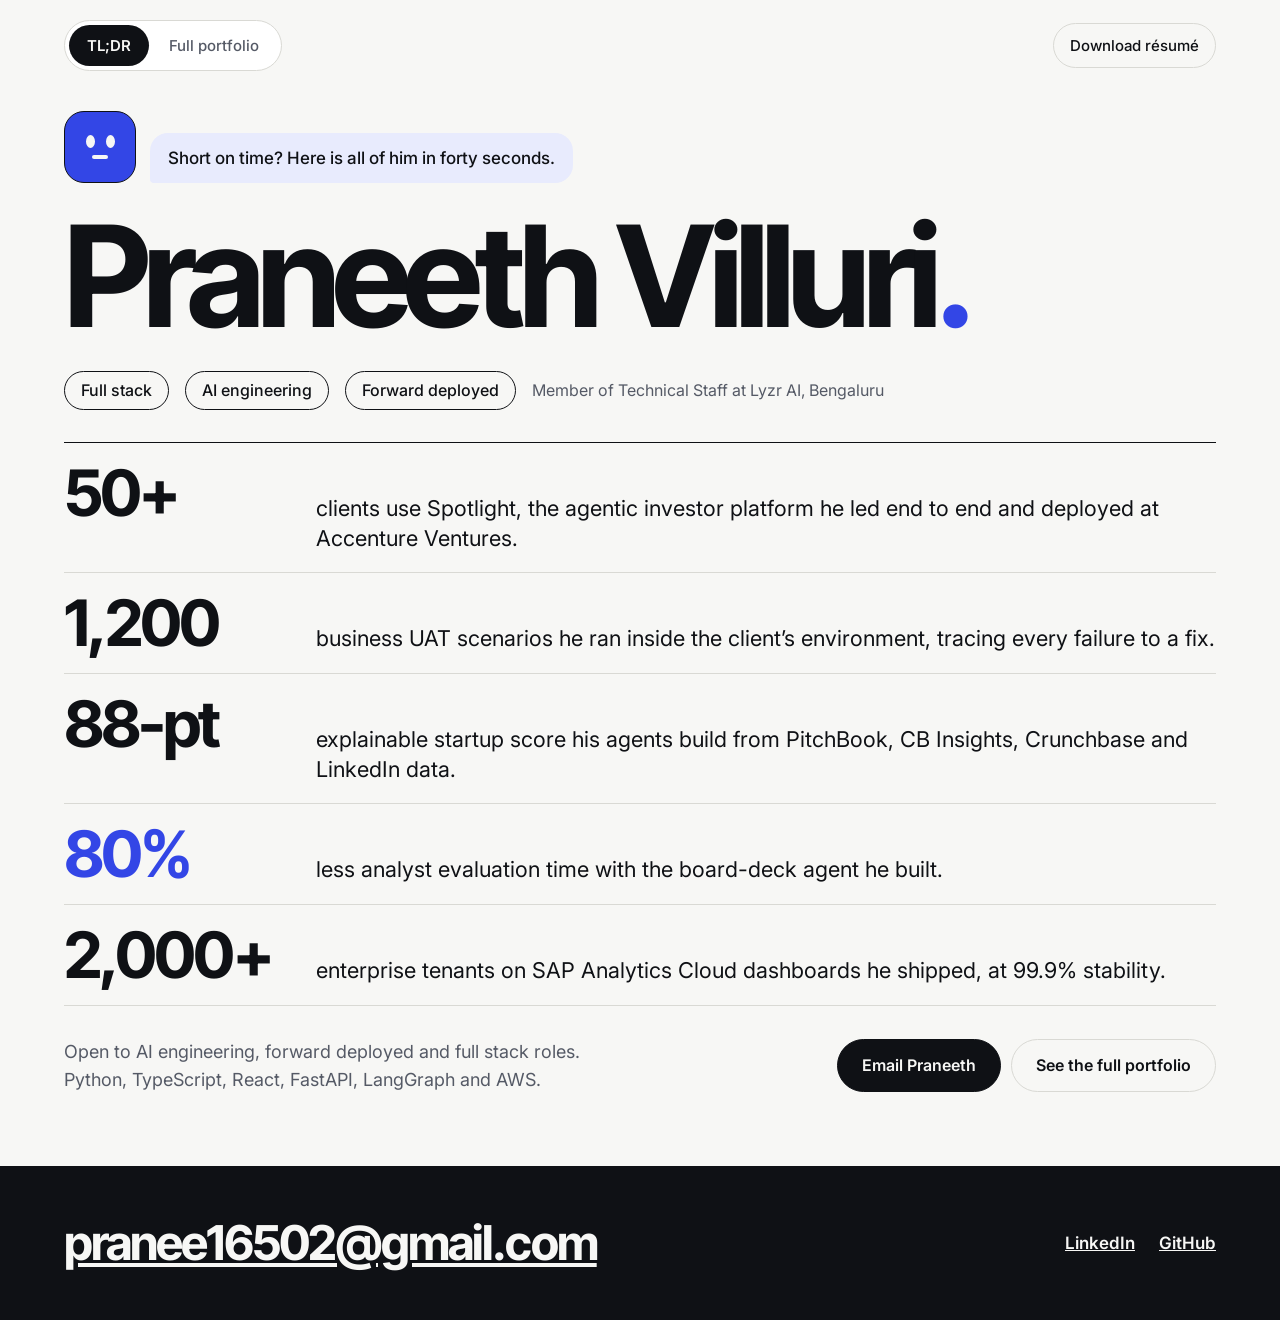
==== tldr.html @ 69124ace "Add TL;DR page, Spotlight diagram and project lab with real media - New tldr.html one-pager, linked " ====
<!doctype html>
<html lang="en" class="t-light">
<head>
<meta charset="utf-8">
<meta name="viewport" content="width=device-width, initial-scale=1">
<title>Praneeth Villuri — TL;DR</title>
<meta name="description" content="Member of Technical Staff at Lyzr AI. Led Spotlight, an agentic platform for investors deployed at Accenture Ventures. Open to AI engineering, forward deployed and full stack roles.">
<link rel="canonical" href="https://praneeth16502.github.io/tldr.html">
<meta property="og:title" content="Praneeth Villuri">
<meta property="og:description" content="AI engineering, forward deployed, full stack. Led Spotlight at Lyzr AI, deployed at Accenture Ventures.">
<meta property="og:type" content="website">
<meta property="og:url" content="https://praneeth16502.github.io/tldr.html">
<meta name="color-scheme" content="light dark">
<link rel="icon" href="data:image/svg+xml,%3Csvg xmlns='http://www.w3.org/2000/svg' viewBox='0 0 64 64'%3E%3Crect width='64' height='64' rx='16' fill='%233346E6'/%3E%3Cellipse cx='23' cy='28' rx='5' ry='8' fill='%23F7F7F5'/%3E%3Cellipse cx='41' cy='28' rx='5' ry='8' fill='%23F7F7F5'/%3E%3Crect x='24' y='44' width='16' height='5' rx='2.5' fill='%23F7F7F5'/%3E%3C/svg%3E">
<script>
(function () {
  var t = null;
  try { t = localStorage.getItem('theme'); } catch (e) {}
  if (t !== 'light' && t !== 'dark') t = (window.matchMedia && matchMedia('(prefers-color-scheme: dark)').matches) ? 'dark' : 'light';
  document.documentElement.className = 't-' + t;
})();
</script>
<link rel="preconnect" href="https://fonts.googleapis.com">
<link rel="preconnect" href="https://fonts.gstatic.com" crossorigin>
<link rel="stylesheet" href="https://fonts.googleapis.com/css2?family=Inter+Tight:wght@500;600;700;800&family=Inter:wght@400;500;600&family=JetBrains+Mono:wght@400;500&display=swap">
<style>
[hidden]{display:none !important}
body{background:var(--bg)}
.ic-sun,.ic-moon{display:flex}
.t-light .ic-sun{display:none}
.t-dark .ic-moon{display:none}
body{margin:0}
.t-light{--bg:#F7F7F5;--bg-alt:#EEEEEB;--surface:#FFFFFF;--ink:#0F1115;--muted:#555A66;--line:#D9D9D4;--accent:#3346E6;--accent-soft:#E8EBFD;--band:#0F1115;--band-ink:#F7F7F5;--band-muted:#A3A7B1;--band-accent:#A9B4FF}
.t-dark{--bg:#0D0E11;--bg-alt:#131519;--surface:#1A1D22;--ink:#EEEEEA;--muted:#A3A7B1;--line:#2B2F36;--accent:#8C9BFF;--accent-soft:#1D2240;--band:#1C2029;--band-ink:#EEEEEA;--band-muted:#A3A7B1;--band-accent:#A9B4FF}
a{color:var(--accent)}a:hover{color:var(--ink)}
a:focus-visible,button:focus-visible{outline:2px solid var(--accent);outline-offset:3px}
.seg{color:var(--muted);text-decoration:none}.seg:hover{color:var(--ink)}
.seg-on{background:var(--ink);color:var(--bg);text-decoration:none}.seg-on:hover{color:var(--bg)}
.btn-solid{background:var(--ink);color:var(--bg);border:1px solid var(--ink);text-decoration:none}.btn-solid:hover{background:var(--accent);border-color:var(--accent);color:#FFFFFF}
.btn-line{background:transparent;color:var(--ink);border:1px solid var(--line);text-decoration:none}.btn-line:hover{border-color:var(--ink);color:var(--ink)}
.on-band{color:var(--band-ink)}.on-band:hover{color:var(--band-accent)}
.lid{animation:wink 5.2s infinite}
.lid-late{animation:wink 6.1s 1.3s infinite}
@keyframes wink{0%,95%,100%{transform:scaleY(1)}97.5%{transform:scaleY(0.08)}}
@media (prefers-reduced-motion: reduce){.lid,.lid-late{animation:none}}
</style>
</head>
<body>
<div id="root" style="min-height: 100vh; display: flex; flex-direction: column; background: var(--bg); color: var(--ink); font-family: Inter, 'Helvetica Neue', Arial, sans-serif; font-size: 17px; line-height: 1.55">

<header style="width: 100%; max-width: 1280px; margin: 0 auto; box-sizing: border-box; padding: 20px clamp(20px, 5vw, 64px) 0; display: flex; flex-wrap: wrap; align-items: center; justify-content: space-between; gap: 12px 24px">
<nav aria-label="Portfolio version" style="display: flex; padding: 4px; border: 1px solid var(--line); border-radius: 999px; background: var(--surface); gap: 2px">
<a class="seg-on" href="#top" aria-current="page" style="font-size: 15px; font-weight: 600; padding: 9px 18px; border-radius: 999px">TL;DR</a>
<a class="seg" href="./" style="font-size: 15px; font-weight: 500; padding: 9px 18px; border-radius: 999px">Full portfolio</a>
</nav>
<a class="btn-line" href="https://praneeth16502.github.io/resume.pdf" style="font-size: 15px; font-weight: 500; padding: 10px 16px; border-radius: 999px">Download résumé</a>
</header>

<main id="top" style="flex: 1; display: flex; flex-direction: column">
<section style="width: 100%; max-width: 1280px; margin: 0 auto; box-sizing: border-box; padding: 40px clamp(20px, 5vw, 64px) 72px; display: flex; flex-direction: column; gap: 32px">

<div style="display: flex; align-items: flex-end; gap: 14px">
<div aria-hidden="true" style="flex: none; width: 72px; height: 72px; box-sizing: border-box; border-radius: 20px; background: var(--accent); border: 1.5px solid var(--ink); display: flex; flex-direction: column; align-items: center; justify-content: center; gap: 7px">
<div style="display: flex; gap: 11px"><span class="lid-late" style="display: block; width: 9px; height: 13px; border-radius: 50%; background: var(--bg)"></span><span class="lid-late" style="display: block; width: 9px; height: 13px; border-radius: 50%; background: var(--bg)"></span></div>
<span style="display: block; width: 16px; height: 4px; border-radius: 6px; background: var(--bg)"></span>
</div>
<p style="margin: 0; box-sizing: border-box; background: var(--accent-soft); padding: 12px 18px; border-radius: 18px 18px 18px 4px; font-size: 17px; font-weight: 500">Short on time? Here is all of him in forty seconds.</p>
</div>

<h1 style="margin: 0; font-family: 'Inter Tight', Inter, sans-serif; font-size: clamp(56px, 11vw, 168px); line-height: 0.88; font-weight: 700; letter-spacing: -0.055em">Praneeth Villuri<span style="color: var(--accent)">.</span></h1>

<div style="display: flex; flex-wrap: wrap; align-items: center; gap: 10px 16px">
<span style="border: 1px solid var(--ink); padding: 6px 16px; border-radius: 999px; font-size: 16px; font-weight: 500">Full stack</span>
<span style="border: 1px solid var(--ink); padding: 6px 16px; border-radius: 999px; font-size: 16px; font-weight: 500">AI engineering</span>
<span style="border: 1px solid var(--ink); padding: 6px 16px; border-radius: 999px; font-size: 16px; font-weight: 500">Forward deployed</span>
<span style="font-size: 16px; color: var(--muted)">Member of Technical Staff at Lyzr AI, Bengaluru</span>
</div>

<div style="display: flex; flex-direction: column; border-top: 1.5px solid var(--ink)">
<div style="display: flex; flex-wrap: wrap; align-items: baseline; gap: 4px 32px; padding: 18px 0; border-bottom: 1px solid var(--line)">
<span style="flex: 0 0 220px; font-family: 'Inter Tight', Inter, sans-serif; font-size: clamp(44px, 5vw, 68px); line-height: 1; font-weight: 700; letter-spacing: -0.045em">50+</span>
<p style="margin: 0; flex: 1 1 380px; min-width: 0; font-size: clamp(18px, 1.7vw, 22px); line-height: 1.4">clients use Spotlight, the agentic investor platform he led end to end and deployed at Accenture Ventures.</p>
</div>
<div style="display: flex; flex-wrap: wrap; align-items: baseline; gap: 4px 32px; padding: 18px 0; border-bottom: 1px solid var(--line)">
<span style="flex: 0 0 220px; font-family: 'Inter Tight', Inter, sans-serif; font-size: clamp(44px, 5vw, 68px); line-height: 1; font-weight: 700; letter-spacing: -0.045em">1,200</span>
<p style="margin: 0; flex: 1 1 380px; min-width: 0; font-size: clamp(18px, 1.7vw, 22px); line-height: 1.4">business UAT scenarios he ran inside the client’s environment, tracing every failure to a fix.</p>
</div>
<div style="display: flex; flex-wrap: wrap; align-items: baseline; gap: 4px 32px; padding: 18px 0; border-bottom: 1px solid var(--line)">
<span style="flex: 0 0 220px; font-family: 'Inter Tight', Inter, sans-serif; font-size: clamp(44px, 5vw, 68px); line-height: 1; font-weight: 700; letter-spacing: -0.045em">88-pt</span>
<p style="margin: 0; flex: 1 1 380px; min-width: 0; font-size: clamp(18px, 1.7vw, 22px); line-height: 1.4">explainable startup score his agents build from PitchBook, CB Insights, Crunchbase and LinkedIn data.</p>
</div>
<div style="display: flex; flex-wrap: wrap; align-items: baseline; gap: 4px 32px; padding: 18px 0; border-bottom: 1px solid var(--line)">
<span style="flex: 0 0 220px; font-family: 'Inter Tight', Inter, sans-serif; font-size: clamp(44px, 5vw, 68px); line-height: 1; font-weight: 700; letter-spacing: -0.045em; color: var(--accent)">80%</span>
<p style="margin: 0; flex: 1 1 380px; min-width: 0; font-size: clamp(18px, 1.7vw, 22px); line-height: 1.4">less analyst evaluation time with the board-deck agent he built.</p>
</div>
<div style="display: flex; flex-wrap: wrap; align-items: baseline; gap: 4px 32px; padding: 18px 0; border-bottom: 1px solid var(--line)">
<span style="flex: 0 0 220px; font-family: 'Inter Tight', Inter, sans-serif; font-size: clamp(44px, 5vw, 68px); line-height: 1; font-weight: 700; letter-spacing: -0.045em">2,000+</span>
<p style="margin: 0; flex: 1 1 380px; min-width: 0; font-size: clamp(18px, 1.7vw, 22px); line-height: 1.4">enterprise tenants on SAP Analytics Cloud dashboards he shipped, at 99.9% stability.</p>
</div>
</div>

<div style="display: flex; flex-wrap: wrap; align-items: center; justify-content: space-between; gap: 20px 40px">
<p style="margin: 0; max-width: 30em; font-size: 18px; color: var(--muted)">Open to AI engineering, forward deployed and full stack roles. Python, TypeScript, React, FastAPI, LangGraph and AWS.</p>
<div style="display: flex; flex-wrap: wrap; gap: 10px">
<a class="btn-solid" href="mailto:pranee16502@gmail.com" style="font-size: 16px; font-weight: 600; padding: 13px 24px; border-radius: 999px">Email Praneeth</a>
<a class="btn-line" href="./" style="font-size: 16px; font-weight: 600; padding: 13px 24px; border-radius: 999px">See the full portfolio</a>
</div>
</div>
</section>

<section style="background: var(--band); color: var(--band-ink)">
<div style="width: 100%; max-width: 1280px; margin: 0 auto; box-sizing: border-box; padding: 40px clamp(20px, 5vw, 64px); display: flex; flex-wrap: wrap; align-items: center; justify-content: space-between; gap: 12px 32px">
<a class="on-band" href="mailto:pranee16502@gmail.com" style="font-family: 'Inter Tight', Inter, sans-serif; font-size: clamp(26px, 4vw, 48px); font-weight: 700; letter-spacing: -0.04em; overflow-wrap: anywhere">pranee16502@gmail.com</a>
<p style="margin: 0; display: flex; flex-wrap: wrap; gap: 4px 24px"><a class="on-band" href="https://linkedin.com/in/praneeth-villuri" style="font-weight: 600; padding: 8px 0">LinkedIn</a><a class="on-band" href="https://github.com/praneeth16502" style="font-weight: 600; padding: 8px 0">GitHub</a></p>
</div>
</section>
</main>
</div>
<script>
(function () {
  var html = document.documentElement;
  var toggle = document.getElementById('theme-toggle');
  function isDark() { return html.className === 't-dark'; }
  function syncLabel() { if (toggle) toggle.setAttribute('aria-label', isDark() ? 'Switch to light mode' : 'Switch to dark mode'); }
  syncLabel();
  if (toggle) toggle.addEventListener('click', function () {
    var next = isDark() ? 'light' : 'dark';
    html.className = 't-' + next;
    try { localStorage.setItem('theme', next); } catch (e) {}
    syncLabel();
  });
  if (window.matchMedia) {
    var mq = matchMedia('(prefers-color-scheme: dark)');
    var onChange = function (e) {
      var stored = null;
      try { stored = localStorage.getItem('theme'); } catch (err) {}
      if (!stored) { html.className = e.matches ? 't-dark' : 't-light'; syncLabel(); }
    };
    if (mq.addEventListener) mq.addEventListener('change', onChange); else if (mq.addListener) mq.addListener(onChange);
  }
})();
</script>
</body>
</html>
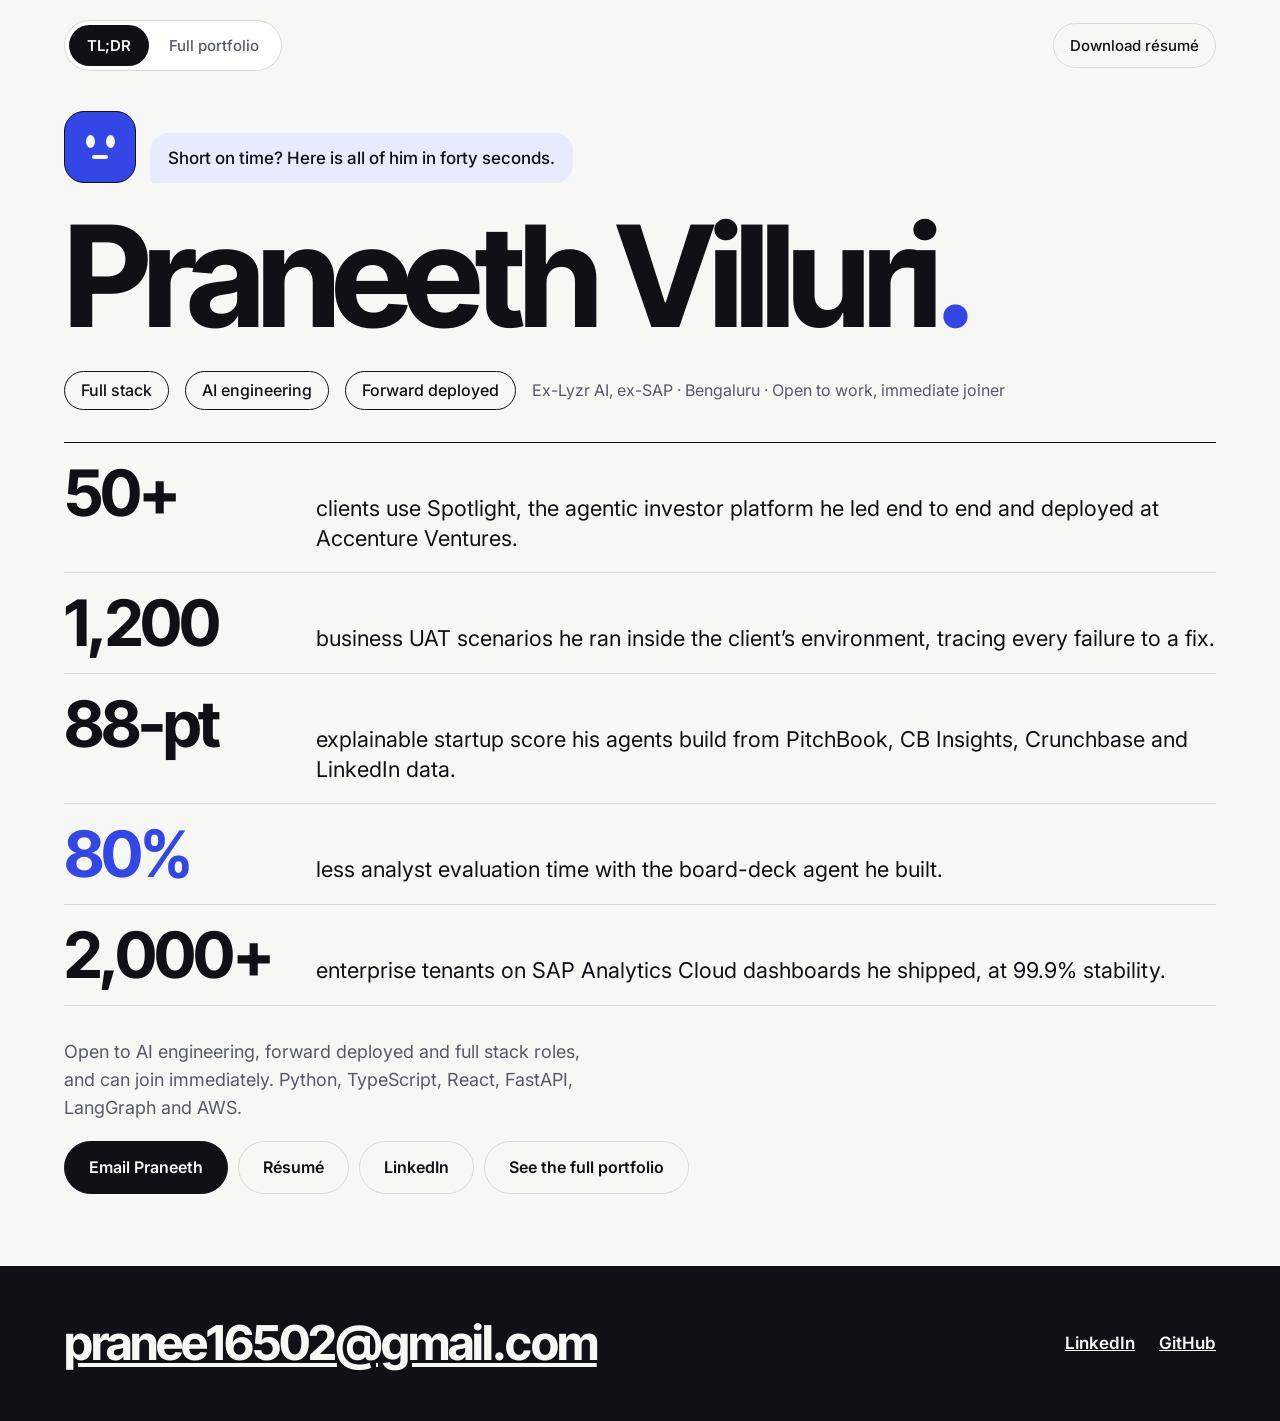
==== commit d6271f67: "Update portfolio for job search: Lyzr dates, SAP title, focused skills, hero links - Lyzr: Mar 2026 " ====
--- a/tldr.html
+++ b/tldr.html
@@ -4,10 +4,10 @@
 <meta charset="utf-8">
 <meta name="viewport" content="width=device-width, initial-scale=1">
 <title>Praneeth Villuri — TL;DR</title>
-<meta name="description" content="Member of Technical Staff at Lyzr AI. Led Spotlight, an agentic platform for investors deployed at Accenture Ventures. Open to AI engineering, forward deployed and full stack roles.">
+<meta name="description" content="AI engineer, forward deployed and full stack. Led Spotlight at Lyzr AI (Mar to Nov 2026), deployed at Accenture Ventures. Ex-SAP. Open to work and can join immediately.">
 <link rel="canonical" href="https://praneeth16502.github.io/tldr.html">
 <meta property="og:title" content="Praneeth Villuri">
-<meta property="og:description" content="AI engineering, forward deployed, full stack. Led Spotlight at Lyzr AI, deployed at Accenture Ventures.">
+<meta property="og:description" content="AI engineering, forward deployed, full stack. Led Spotlight at Lyzr AI, deployed at Accenture Ventures. Ex-SAP. Immediate joiner.">
 <meta property="og:type" content="website">
 <meta property="og:url" content="https://praneeth16502.github.io/tldr.html">
 <meta name="color-scheme" content="light dark">
@@ -73,7 +73,7 @@
 <span style="border: 1px solid var(--ink); padding: 6px 16px; border-radius: 999px; font-size: 16px; font-weight: 500">Full stack</span>
 <span style="border: 1px solid var(--ink); padding: 6px 16px; border-radius: 999px; font-size: 16px; font-weight: 500">AI engineering</span>
 <span style="border: 1px solid var(--ink); padding: 6px 16px; border-radius: 999px; font-size: 16px; font-weight: 500">Forward deployed</span>
-<span style="font-size: 16px; color: var(--muted)">Member of Technical Staff at Lyzr AI, Bengaluru</span>
+<span style="font-size: 16px; color: var(--muted)">Ex-Lyzr AI, ex-SAP · Bengaluru · Open to work, immediate joiner</span>
 </div>
 
 <div style="display: flex; flex-direction: column; border-top: 1.5px solid var(--ink)">
@@ -100,9 +100,11 @@
 </div>
 
 <div style="display: flex; flex-wrap: wrap; align-items: center; justify-content: space-between; gap: 20px 40px">
-<p style="margin: 0; max-width: 30em; font-size: 18px; color: var(--muted)">Open to AI engineering, forward deployed and full stack roles. Python, TypeScript, React, FastAPI, LangGraph and AWS.</p>
+<p style="margin: 0; max-width: 30em; font-size: 18px; color: var(--muted)">Open to AI engineering, forward deployed and full stack roles, and can join immediately. Python, TypeScript, React, FastAPI, LangGraph and AWS.</p>
 <div style="display: flex; flex-wrap: wrap; gap: 10px">
 <a class="btn-solid" href="mailto:pranee16502@gmail.com" style="font-size: 16px; font-weight: 600; padding: 13px 24px; border-radius: 999px">Email Praneeth</a>
+<a class="btn-line" href="https://praneeth16502.github.io/resume.pdf" style="font-size: 16px; font-weight: 600; padding: 13px 24px; border-radius: 999px">Résumé</a>
+<a class="btn-line" href="https://linkedin.com/in/praneeth-villuri" style="font-size: 16px; font-weight: 600; padding: 13px 24px; border-radius: 999px">LinkedIn</a>
 <a class="btn-line" href="./" style="font-size: 16px; font-weight: 600; padding: 13px 24px; border-radius: 999px">See the full portfolio</a>
 </div>
 </div>
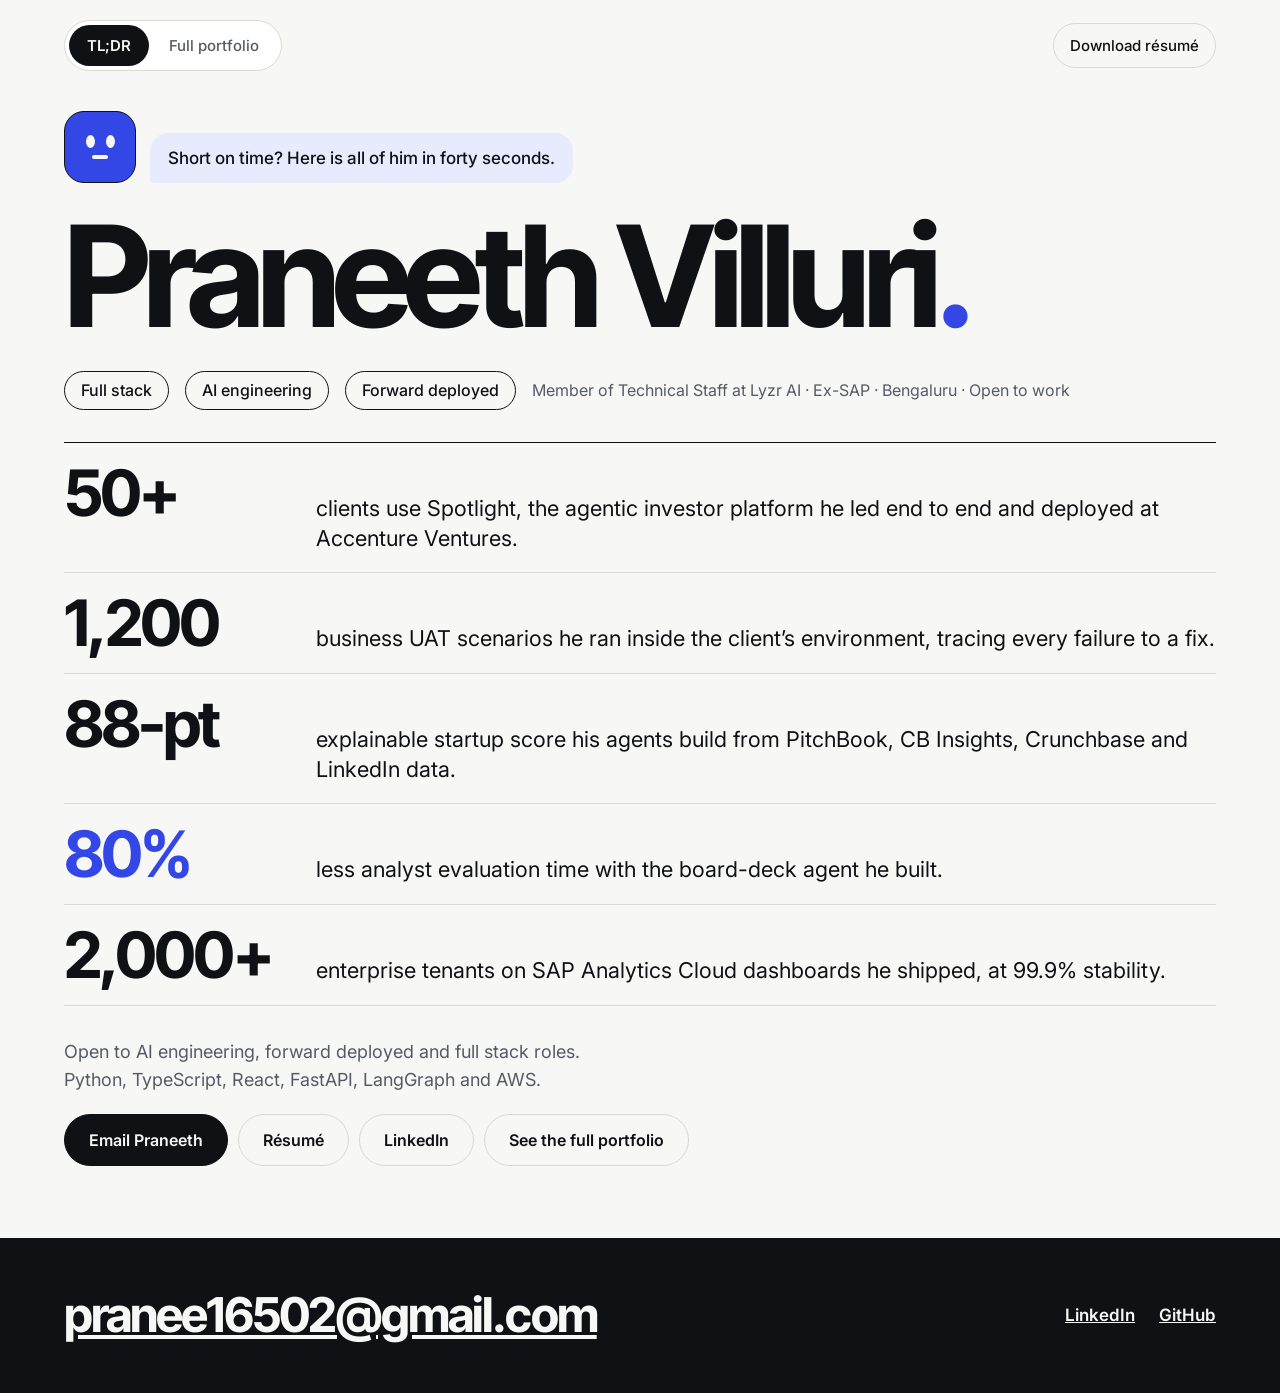
==== commit 4a2adc57: "Lead with SAP as employer, keep Lyzr current, drop immediate-joiner line Co-Authored-By: Claude Opus" ====
--- a/tldr.html
+++ b/tldr.html
@@ -4,10 +4,10 @@
 <meta charset="utf-8">
 <meta name="viewport" content="width=device-width, initial-scale=1">
 <title>Praneeth Villuri — TL;DR</title>
-<meta name="description" content="AI engineer, forward deployed and full stack. Led Spotlight at Lyzr AI (Mar to Nov 2026), deployed at Accenture Ventures. Ex-SAP. Open to work and can join immediately.">
+<meta name="description" content="AI engineer, forward deployed and full stack. Led Spotlight at Lyzr AI, deployed at Accenture Ventures. Ex-SAP. Open to AI engineering, forward deployed and full stack roles.">
 <link rel="canonical" href="https://praneeth16502.github.io/tldr.html">
 <meta property="og:title" content="Praneeth Villuri">
-<meta property="og:description" content="AI engineering, forward deployed, full stack. Led Spotlight at Lyzr AI, deployed at Accenture Ventures. Ex-SAP. Immediate joiner.">
+<meta property="og:description" content="AI engineering, forward deployed, full stack. Led Spotlight at Lyzr AI, deployed at Accenture Ventures. Ex-SAP.">
 <meta property="og:type" content="website">
 <meta property="og:url" content="https://praneeth16502.github.io/tldr.html">
 <meta name="color-scheme" content="light dark">
@@ -73,7 +73,7 @@
 <span style="border: 1px solid var(--ink); padding: 6px 16px; border-radius: 999px; font-size: 16px; font-weight: 500">Full stack</span>
 <span style="border: 1px solid var(--ink); padding: 6px 16px; border-radius: 999px; font-size: 16px; font-weight: 500">AI engineering</span>
 <span style="border: 1px solid var(--ink); padding: 6px 16px; border-radius: 999px; font-size: 16px; font-weight: 500">Forward deployed</span>
-<span style="font-size: 16px; color: var(--muted)">Ex-Lyzr AI, ex-SAP · Bengaluru · Open to work, immediate joiner</span>
+<span style="font-size: 16px; color: var(--muted)">Member of Technical Staff at Lyzr AI · Ex-SAP · Bengaluru · Open to work</span>
 </div>
 
 <div style="display: flex; flex-direction: column; border-top: 1.5px solid var(--ink)">
@@ -100,7 +100,7 @@
 </div>
 
 <div style="display: flex; flex-wrap: wrap; align-items: center; justify-content: space-between; gap: 20px 40px">
-<p style="margin: 0; max-width: 30em; font-size: 18px; color: var(--muted)">Open to AI engineering, forward deployed and full stack roles, and can join immediately. Python, TypeScript, React, FastAPI, LangGraph and AWS.</p>
+<p style="margin: 0; max-width: 30em; font-size: 18px; color: var(--muted)">Open to AI engineering, forward deployed and full stack roles. Python, TypeScript, React, FastAPI, LangGraph and AWS.</p>
 <div style="display: flex; flex-wrap: wrap; gap: 10px">
 <a class="btn-solid" href="mailto:pranee16502@gmail.com" style="font-size: 16px; font-weight: 600; padding: 13px 24px; border-radius: 999px">Email Praneeth</a>
 <a class="btn-line" href="https://praneeth16502.github.io/resume.pdf" style="font-size: 16px; font-weight: 600; padding: 13px 24px; border-radius: 999px">Résumé</a>
